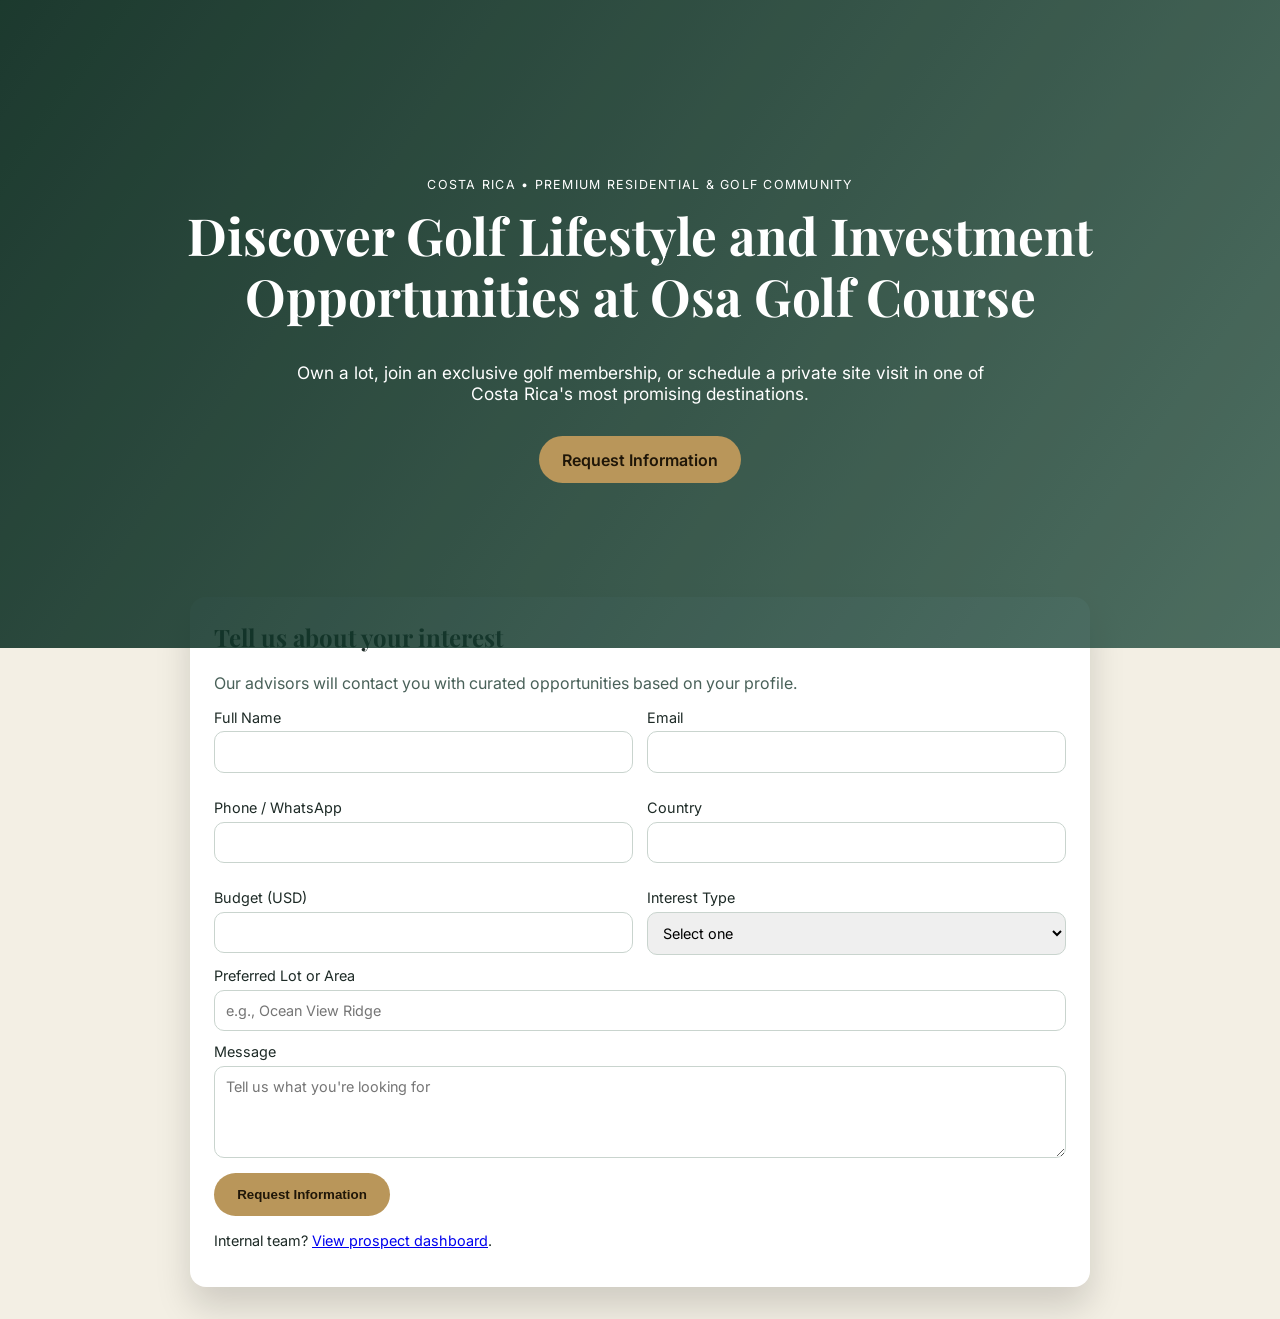
==== templates/index.html @ aef36184 "Build MVP lead generation web app for Osa Golf Course" ====
<!DOCTYPE html>
<html lang="en">
<head>
  <meta charset="UTF-8" />
  <meta name="viewport" content="width=device-width, initial-scale=1.0" />
  <title>Osa Golf Course | Lead Generation</title>
  <link rel="preconnect" href="https://fonts.googleapis.com">
  <link rel="preconnect" href="https://fonts.gstatic.com" crossorigin>
  <link href="https://fonts.googleapis.com/css2?family=Playfair+Display:wght@500;700&family=Inter:wght@300;400;600&display=swap" rel="stylesheet">
  <link rel="stylesheet" href="/static/styles.css" />
</head>
<body>
  <header class="hero">
    <div class="overlay"></div>
    <div class="hero-content">
      <p class="eyebrow">Costa Rica • Premium Residential & Golf Community</p>
      <h1>Discover Golf Lifestyle and Investment Opportunities at Osa Golf Course</h1>
      <p class="subtitle">Own a lot, join an exclusive golf membership, or schedule a private site visit in one of Costa Rica's most promising destinations.</p>
      <a href="#lead-form" class="cta-button">Request Information</a>
    </div>
  </header>

  <main class="content-wrapper">
    <section class="card" id="lead-form">
      <h2>Tell us about your interest</h2>
      <p class="section-description">Our advisors will contact you with curated opportunities based on your profile.</p>
      <form id="prospectForm">
        <div class="grid">
          <label>Full Name<input type="text" name="full_name" required /></label>
          <label>Email<input type="email" name="email" required /></label>
          <label>Phone / WhatsApp<input type="text" name="phone_whatsapp" required /></label>
          <label>Country<input type="text" name="country" required /></label>
          <label>Budget (USD)<input type="number" name="budget" min="1000" step="1000" required /></label>
          <label>Interest Type
            <select name="interest_type" required>
              <option value="">Select one</option>
              <option>Lot Purchase</option><option>Golf Membership</option><option>Golf Visit</option><option>Investment Opportunity</option>
            </select>
          </label>
        </div>
        <label>Preferred Lot or Area<input type="text" name="preferred_lot_area" placeholder="e.g., Ocean View Ridge" /></label>
        <label>Message<textarea name="message" rows="4" placeholder="Tell us what you're looking for"></textarea></label>
        <button type="submit">Request Information</button>
      </form>
      <div id="feedback" class="feedback" aria-live="polite"></div>
      <p class="admin-link">Internal team? <a href="/admin">View prospect dashboard</a>.</p>
    </section>
  </main>

  <script src="/static/script.js"></script>
</body>
</html>
---- static/styles.css ----
:root {
  --deep-green: #163b2f;
  --forest: #245244;
  --sand: #f3efe4;
  --gold: #b9965a;
  --text-dark: #1d2a26;
  --white: #ffffff;
}

* { box-sizing: border-box; }

body {
  margin: 0;
  font-family: 'Inter', sans-serif;
  color: var(--text-dark);
  background: var(--sand);
}

.hero {
  position: relative;
  min-height: 72vh;
  display: flex;
  align-items: center;
  justify-content: center;
  text-align: center;
  padding: 3rem 1.5rem;
  background: linear-gradient(125deg, rgba(16, 52, 39, 0.92), rgba(33, 87, 70, 0.7)),
    url('https://images.unsplash.com/photo-1592919505780-303950717480?auto=format&fit=crop&w=1600&q=80') center/cover;
}

.overlay { position: absolute; inset: 0; background: rgba(6, 24, 18, 0.2); }

.hero-content {
  position: relative;
  max-width: 920px;
  color: var(--white);
}

.eyebrow {
  letter-spacing: 0.1em;
  text-transform: uppercase;
  font-size: 0.78rem;
  margin-bottom: 0.8rem;
}

h1, h2 {
  font-family: 'Playfair Display', serif;
  margin-top: 0;
}

h1 {
  font-size: clamp(2rem, 4vw, 3.5rem);
  line-height: 1.2;
}

.subtitle {
  max-width: 700px;
  margin: 1rem auto 2rem;
  font-size: 1.08rem;
}

.cta-button,
button[type='submit'] {
  display: inline-block;
  background: var(--gold);
  color: #1f1608;
  border: 0;
  border-radius: 999px;
  padding: 0.85rem 1.45rem;
  font-weight: 600;
  text-decoration: none;
  cursor: pointer;
}

.content-wrapper {
  display: flex;
  justify-content: center;
  margin-top: -3.2rem;
  padding: 0 1rem 2rem;
}

.card {
  background: var(--white);
  width: min(900px, 100%);
  border-radius: 16px;
  box-shadow: 0 20px 35px rgba(0, 0, 0, 0.15);
  padding: 1.5rem;
}

.section-description { margin-bottom: 1rem; color: #496159; }

.grid {
  display: grid;
  grid-template-columns: repeat(2, minmax(0, 1fr));
  gap: 0.9rem;
}

label {
  display: block;
  font-size: 0.9rem;
  margin-bottom: 0.75rem;
}

input, select, textarea {
  width: 100%;
  margin-top: 0.35rem;
  border: 1px solid #c9d4ce;
  border-radius: 10px;
  padding: 0.7rem;
  font: inherit;
}

textarea { resize: vertical; }

.feedback {
  margin-top: 1rem;
  padding: 0.85rem;
  border-radius: 10px;
  display: none;
}

.feedback.success { display: block; background: #e3f5ea; color: #0f4b2f; }
.feedback.error { display: block; background: #ffe5e5; color: #842029; }

.admin-link { margin-top: 1rem; font-size: 0.9rem; }

.admin-body { background: #f6f7f5; }
.dashboard-container { padding: 1.2rem; }

.dashboard-header {
  display: flex;
  justify-content: space-between;
  align-items: center;
  gap: 1rem;
}

.secondary { background: var(--forest); color: var(--white); }

.table-wrapper {
  margin-top: 1rem;
  overflow-x: auto;
  background: var(--white);
  border-radius: 12px;
  box-shadow: 0 8px 18px rgba(0, 0, 0, 0.08);
}

table {
  width: 100%;
  border-collapse: collapse;
  min-width: 950px;
}

th, td {
  border-bottom: 1px solid #edf0ee;
  text-align: left;
  padding: 0.75rem;
  vertical-align: top;
  font-size: 0.9rem;
}

th { background: #f0f4f1; }

.badge {
  border-radius: 999px;
  padding: 0.2rem 0.65rem;
  font-weight: 700;
  font-size: 0.75rem;
}

.badge.hot { background: #ffdad8; color: #831f12; }
.badge.warm { background: #fff1d3; color: #7e4a00; }
.badge.cold { background: #d9ecff; color: #004079; }

@media (max-width: 760px) {
  .grid { grid-template-columns: 1fr; }
  .content-wrapper { margin-top: -2rem; }
}
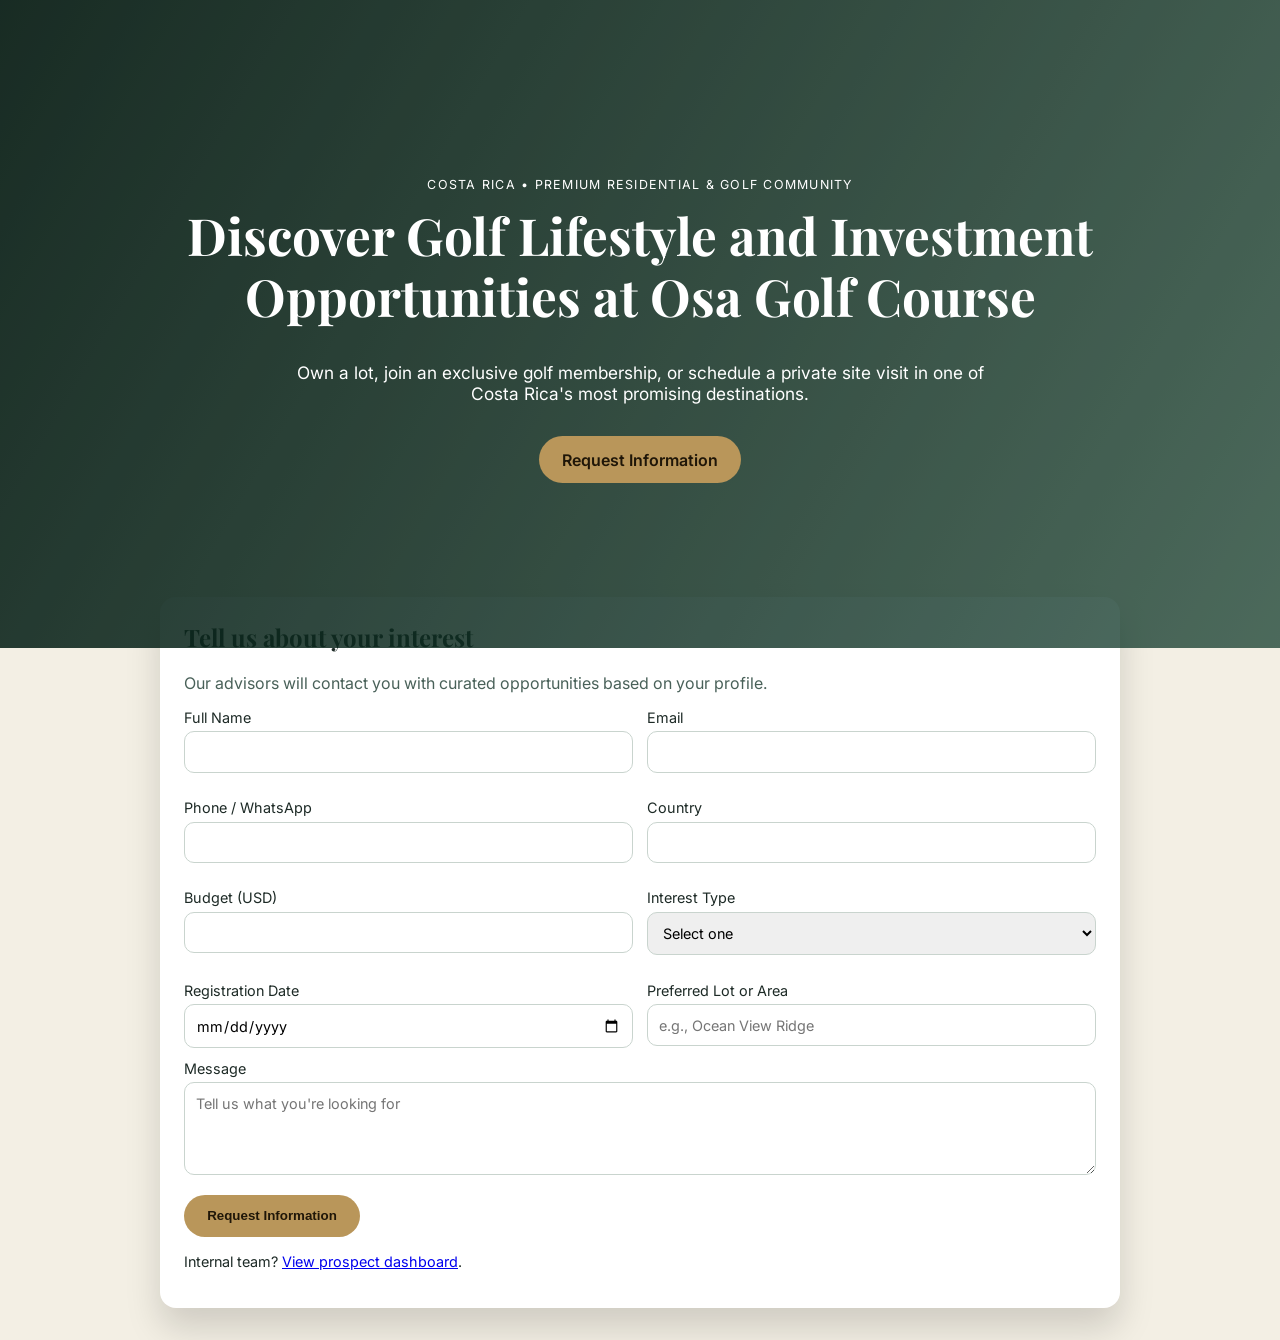
==== commit 63d0c4f0: "Enhance lead dashboard with filters, search, CSV export, and hosting prep" ====
--- a/templates/index.html
+++ b/templates/index.html
@@ -37,8 +37,9 @@
               <option>Lot Purchase</option><option>Golf Membership</option><option>Golf Visit</option><option>Investment Opportunity</option>
             </select>
           </label>
+          <label>Registration Date<input type="date" name="registration_date" /></label>
+          <label>Preferred Lot or Area<input type="text" name="preferred_lot_area" placeholder="e.g., Ocean View Ridge" /></label>
         </div>
-        <label>Preferred Lot or Area<input type="text" name="preferred_lot_area" placeholder="e.g., Ocean View Ridge" /></label>
         <label>Message<textarea name="message" rows="4" placeholder="Tell us what you're looking for"></textarea></label>
         <button type="submit">Request Information</button>
       </form>
--- a/static/styles.css
+++ b/static/styles.css
@@ -1,6 +1,6 @@
 :root {
-  --deep-green: #163b2f;
-  --forest: #245244;
+  --deep-green: #11382d;
+  --forest: #1f5a47;
   --sand: #f3efe4;
   --gold: #b9965a;
   --text-dark: #1d2a26;
@@ -24,11 +24,12 @@
   justify-content: center;
   text-align: center;
   padding: 3rem 1.5rem;
-  background: linear-gradient(125deg, rgba(16, 52, 39, 0.92), rgba(33, 87, 70, 0.7)),
-    url('https://images.unsplash.com/photo-1592919505780-303950717480?auto=format&fit=crop&w=1600&q=80') center/cover;
-}
-
-.overlay { position: absolute; inset: 0; background: rgba(6, 24, 18, 0.2); }
+  background:
+    linear-gradient(120deg, rgba(9, 33, 25, 0.9), rgba(29, 86, 66, 0.65)),
+    url('https://images.unsplash.com/photo-1597149952094-3f5ec166abfa?auto=format&fit=crop&w=1920&q=80') center/cover;
+}
+
+.overlay { position: absolute; inset: 0; background: rgba(5, 20, 14, 0.28); }
 
 .hero-content {
   position: relative;
@@ -72,6 +73,8 @@
   cursor: pointer;
 }
 
+button[type='submit'] { margin-top: 0.3rem; }
+
 .content-wrapper {
   display: flex;
   justify-content: center;
@@ -81,7 +84,7 @@
 
 .card {
   background: var(--white);
-  width: min(900px, 100%);
+  width: min(960px, 100%);
   border-radius: 16px;
   box-shadow: 0 20px 35px rgba(0, 0, 0, 0.15);
   padding: 1.5rem;
@@ -124,7 +127,12 @@
 
 .admin-link { margin-top: 1rem; font-size: 0.9rem; }
 
-.admin-body { background: #f6f7f5; }
+.golf-bg {
+  background:
+    linear-gradient(180deg, rgba(241, 247, 243, 0.96), rgba(241, 247, 243, 0.96)),
+    url('https://images.unsplash.com/photo-1510972527921-ce03766a1cf1?auto=format&fit=crop&w=1920&q=80') center/cover fixed;
+}
+
 .dashboard-container { padding: 1.2rem; }
 
 .dashboard-header {
@@ -132,12 +140,40 @@
   justify-content: space-between;
   align-items: center;
   gap: 1rem;
-}
-
+  flex-wrap: wrap;
+}
+
+.header-actions { display: flex; gap: 0.6rem; }
 .secondary { background: var(--forest); color: var(--white); }
 
+.filters {
+  margin-top: 1rem;
+  display: grid;
+  grid-template-columns: 1fr 1fr 1.3fr auto;
+  gap: 0.8rem;
+  background: #ffffffd9;
+  border: 1px solid #e3ece7;
+  border-radius: 12px;
+  padding: 0.8rem;
+}
+
+.filter-actions {
+  display: flex;
+  align-items: end;
+  gap: 0.6rem;
+  margin-bottom: 0.75rem;
+}
+
+.text-link {
+  color: var(--forest);
+  font-weight: 600;
+  text-decoration: none;
+}
+
+.hint { margin: 0.8rem 0; color: #294a3d; font-size: 0.9rem; }
+
 .table-wrapper {
-  margin-top: 1rem;
+  margin-top: 0.5rem;
   overflow-x: auto;
   background: var(--white);
   border-radius: 12px;
@@ -147,7 +183,7 @@
 table {
   width: 100%;
   border-collapse: collapse;
-  min-width: 950px;
+  min-width: 1100px;
 }
 
 th, td {
@@ -171,6 +207,11 @@
 .badge.warm { background: #fff1d3; color: #7e4a00; }
 .badge.cold { background: #d9ecff; color: #004079; }
 
+@media (max-width: 960px) {
+  .filters { grid-template-columns: 1fr; }
+  .filter-actions { align-items: center; }
+}
+
 @media (max-width: 760px) {
   .grid { grid-template-columns: 1fr; }
   .content-wrapper { margin-top: -2rem; }
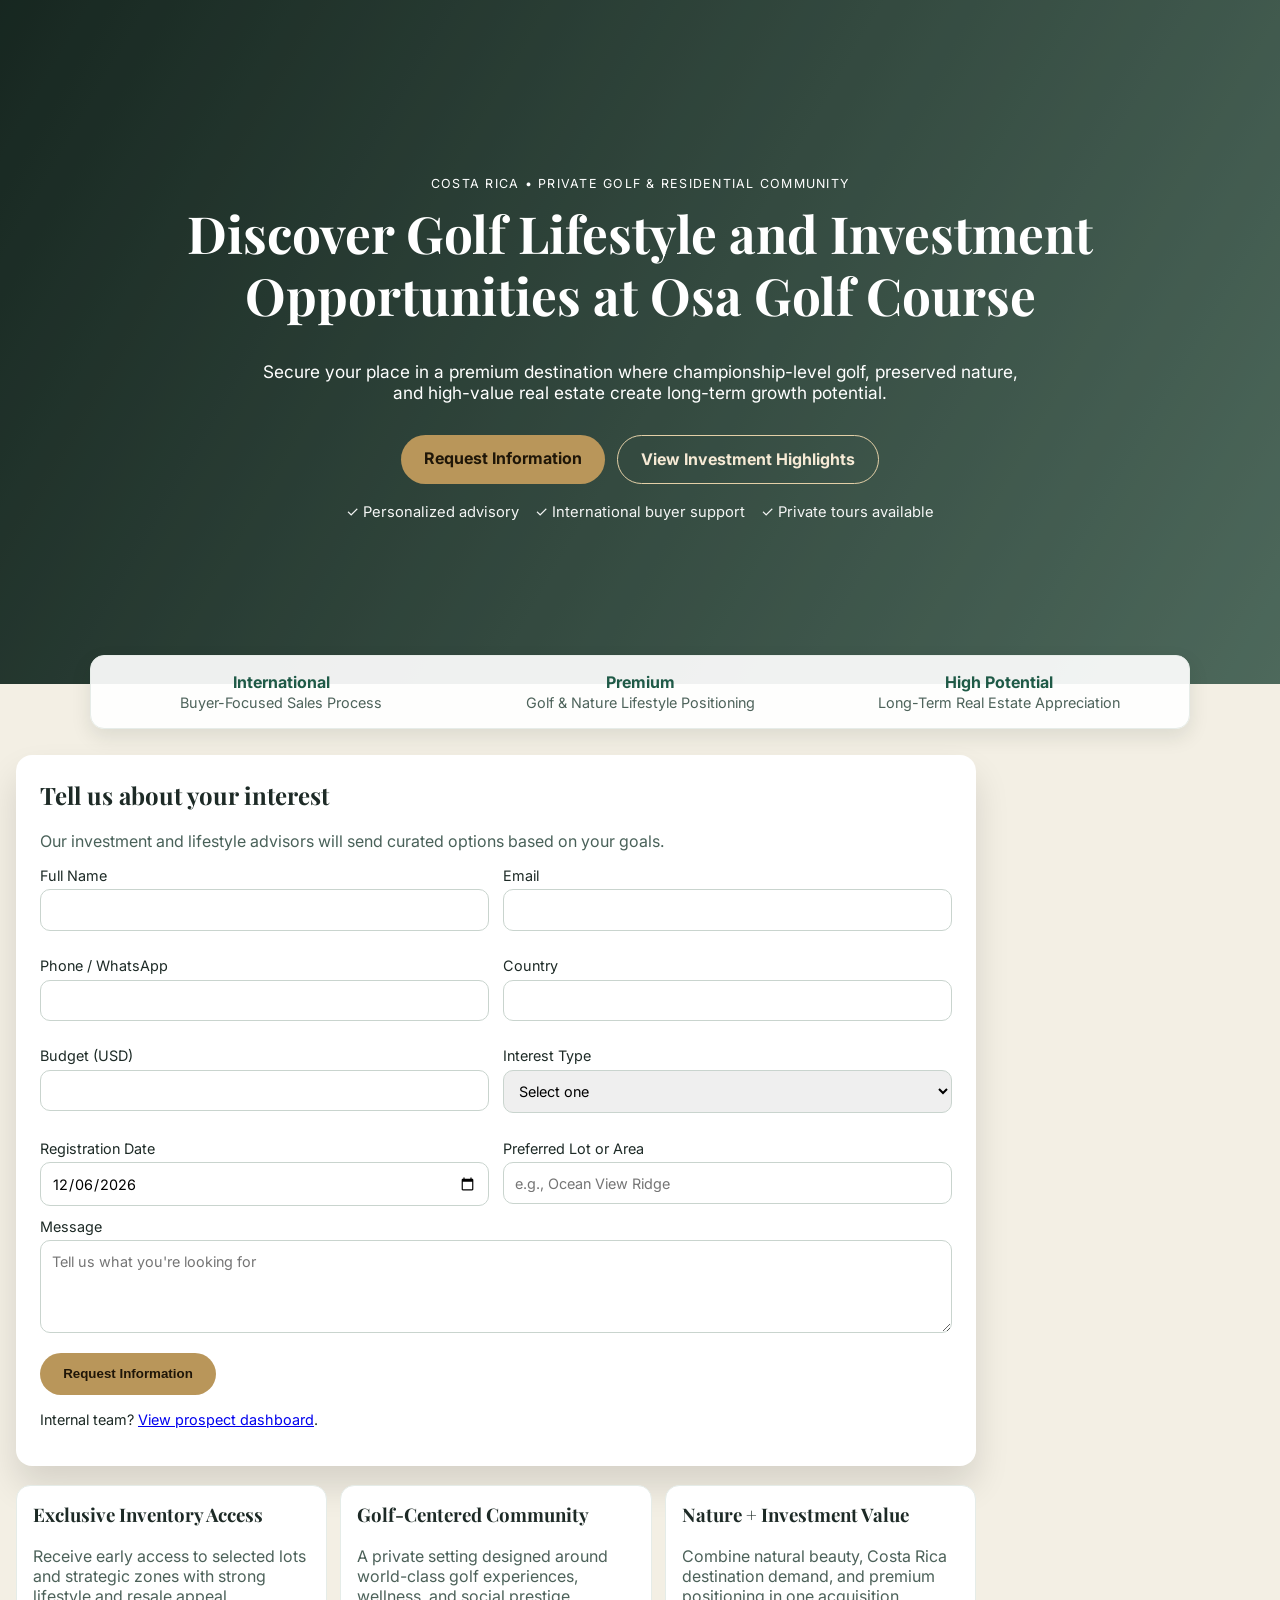
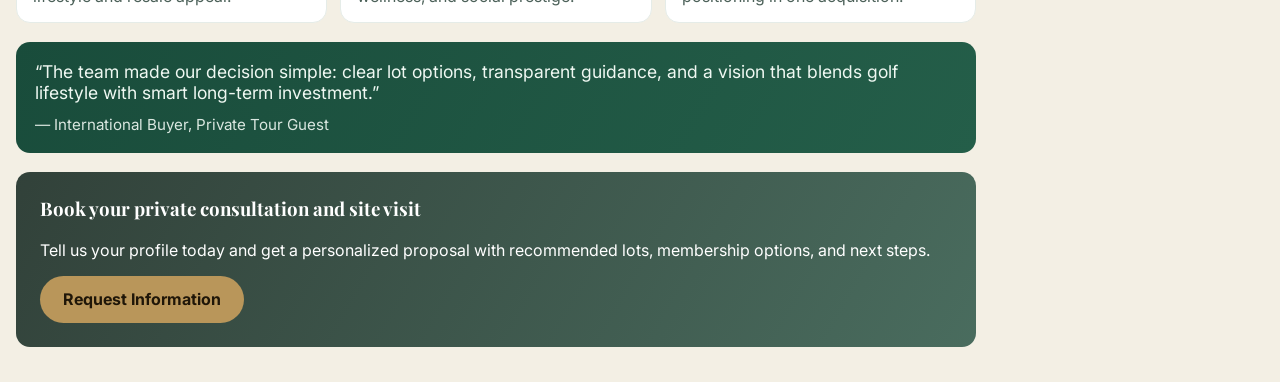
==== commit 4a6af1a3: "Improve landing page conversion design and trust messaging" ====
--- a/templates/index.html
+++ b/templates/index.html
@@ -4,26 +4,41 @@
   <meta charset="UTF-8" />
   <meta name="viewport" content="width=device-width, initial-scale=1.0" />
   <title>Osa Golf Course | Lead Generation</title>
+  <meta name="description" content="Discover premium golf lifestyle and real estate investment opportunities at Osa Golf Course, Costa Rica." />
   <link rel="preconnect" href="https://fonts.googleapis.com">
   <link rel="preconnect" href="https://fonts.gstatic.com" crossorigin>
-  <link href="https://fonts.googleapis.com/css2?family=Playfair+Display:wght@500;700&family=Inter:wght@300;400;600&display=swap" rel="stylesheet">
+  <link href="https://fonts.googleapis.com/css2?family=Playfair+Display:wght@500;700&family=Inter:wght@300;400;600;700&display=swap" rel="stylesheet">
   <link rel="stylesheet" href="/static/styles.css" />
 </head>
 <body>
   <header class="hero">
     <div class="overlay"></div>
     <div class="hero-content">
-      <p class="eyebrow">Costa Rica • Premium Residential & Golf Community</p>
+      <p class="eyebrow">Costa Rica • Private Golf & Residential Community</p>
       <h1>Discover Golf Lifestyle and Investment Opportunities at Osa Golf Course</h1>
-      <p class="subtitle">Own a lot, join an exclusive golf membership, or schedule a private site visit in one of Costa Rica's most promising destinations.</p>
-      <a href="#lead-form" class="cta-button">Request Information</a>
+      <p class="subtitle">Secure your place in a premium destination where championship-level golf, preserved nature, and high-value real estate create long-term growth potential.</p>
+      <div class="hero-actions">
+        <a href="#lead-form" class="cta-button">Request Information</a>
+        <a href="#investment-highlights" class="cta-button ghost">View Investment Highlights</a>
+      </div>
+      <div class="trust-strip">
+        <span>✓ Personalized advisory</span>
+        <span>✓ International buyer support</span>
+        <span>✓ Private tours available</span>
+      </div>
     </div>
   </header>
+
+  <section class="stats-band">
+    <article><strong>International</strong><span>Buyer-Focused Sales Process</span></article>
+    <article><strong>Premium</strong><span>Golf & Nature Lifestyle Positioning</span></article>
+    <article><strong>High Potential</strong><span>Long-Term Real Estate Appreciation</span></article>
+  </section>
 
   <main class="content-wrapper">
     <section class="card" id="lead-form">
       <h2>Tell us about your interest</h2>
-      <p class="section-description">Our advisors will contact you with curated opportunities based on your profile.</p>
+      <p class="section-description">Our investment and lifestyle advisors will send curated options based on your goals.</p>
       <form id="prospectForm">
         <div class="grid">
           <label>Full Name<input type="text" name="full_name" required /></label>
@@ -46,6 +61,34 @@
       <div id="feedback" class="feedback" aria-live="polite"></div>
       <p class="admin-link">Internal team? <a href="/admin">View prospect dashboard</a>.</p>
     </section>
+
+    <section id="investment-highlights" class="insight-grid">
+      <article class="insight-card">
+        <h3>Exclusive Inventory Access</h3>
+        <p>Receive early access to selected lots and strategic zones with strong lifestyle and resale appeal.</p>
+      </article>
+      <article class="insight-card">
+        <h3>Golf-Centered Community</h3>
+        <p>A private setting designed around world-class golf experiences, wellness, and social prestige.</p>
+      </article>
+      <article class="insight-card">
+        <h3>Nature + Investment Value</h3>
+        <p>Combine natural beauty, Costa Rica destination demand, and premium positioning in one acquisition.</p>
+      </article>
+    </section>
+
+    <section class="testimonial-card">
+      <blockquote>
+        “The team made our decision simple: clear lot options, transparent guidance, and a vision that blends golf lifestyle with smart long-term investment.”
+      </blockquote>
+      <p>— International Buyer, Private Tour Guest</p>
+    </section>
+
+    <section class="conversion-band">
+      <h3>Book your private consultation and site visit</h3>
+      <p>Tell us your profile today and get a personalized proposal with recommended lots, membership options, and next steps.</p>
+      <a href="#lead-form" class="cta-button">Request Information</a>
+    </section>
   </main>
 
   <script src="/static/script.js"></script>
--- a/static/styles.css
+++ b/static/styles.css
@@ -18,47 +18,30 @@
 
 .hero {
   position: relative;
-  min-height: 72vh;
+  min-height: 76vh;
   display: flex;
   align-items: center;
   justify-content: center;
   text-align: center;
   padding: 3rem 1.5rem;
   background:
-    linear-gradient(120deg, rgba(9, 33, 25, 0.9), rgba(29, 86, 66, 0.65)),
-    url('https://images.unsplash.com/photo-1597149952094-3f5ec166abfa?auto=format&fit=crop&w=1920&q=80') center/cover;
+    linear-gradient(120deg, rgba(7, 26, 20, 0.9), rgba(21, 76, 58, 0.62)),
+    url('https://images.unsplash.com/photo-1587174486073-ae5e5cff23aa?auto=format&fit=crop&w=2200&q=80') center/cover;
 }
 
 .overlay { position: absolute; inset: 0; background: rgba(5, 20, 14, 0.28); }
 
-.hero-content {
-  position: relative;
-  max-width: 920px;
-  color: var(--white);
-}
-
-.eyebrow {
-  letter-spacing: 0.1em;
-  text-transform: uppercase;
-  font-size: 0.78rem;
-  margin-bottom: 0.8rem;
-}
-
-h1, h2 {
-  font-family: 'Playfair Display', serif;
-  margin-top: 0;
-}
-
-h1 {
-  font-size: clamp(2rem, 4vw, 3.5rem);
-  line-height: 1.2;
-}
-
-.subtitle {
-  max-width: 700px;
-  margin: 1rem auto 2rem;
-  font-size: 1.08rem;
-}
+.hero-content { position: relative; max-width: 980px; color: var(--white); }
+
+.eyebrow { letter-spacing: 0.1em; text-transform: uppercase; font-size: 0.78rem; margin-bottom: 0.8rem; }
+
+h1, h2, h3 { font-family: 'Playfair Display', serif; margin-top: 0; }
+
+h1 { font-size: clamp(2rem, 4vw, 3.5rem); line-height: 1.2; }
+
+.subtitle { max-width: 760px; margin: 1rem auto 2rem; font-size: 1.08rem; }
+
+.hero-actions { display: flex; justify-content: center; gap: 0.7rem; flex-wrap: wrap; }
 
 .cta-button,
 button[type='submit'] {
@@ -68,64 +51,128 @@
   border: 0;
   border-radius: 999px;
   padding: 0.85rem 1.45rem;
-  font-weight: 600;
+  font-weight: 700;
   text-decoration: none;
   cursor: pointer;
 }
 
-button[type='submit'] { margin-top: 0.3rem; }
-
-.content-wrapper {
+.ghost {
+  background: transparent;
+  border: 1px solid #e4d0a8;
+  color: #f6ead5;
+}
+
+.trust-strip {
+  margin-top: 1.2rem;
   display: flex;
   justify-content: center;
-  margin-top: -3.2rem;
-  padding: 0 1rem 2rem;
+  gap: 1rem;
+  flex-wrap: wrap;
+  font-size: 0.92rem;
+  opacity: 0.95;
+}
+
+.stats-band {
+  margin: -1.8rem auto 0;
+  width: min(1100px, calc(100% - 2rem));
+  background: #ffffffeb;
+  border: 1px solid #e6ece8;
+  border-radius: 14px;
+  display: grid;
+  grid-template-columns: repeat(3, 1fr);
+  gap: 0.6rem;
+  padding: 1rem;
+  position: relative;
+  z-index: 2;
+  box-shadow: 0 8px 20px rgba(16, 44, 34, 0.1);
+}
+
+.stats-band article { text-align: center; }
+.stats-band strong { display: block; color: var(--forest); }
+.stats-band span { color: #4e635b; font-size: 0.9rem; }
+
+button[type='submit'] { margin-top: 0.3rem; }
+
+.content-wrapper {
+  display: grid;
+  gap: 1.2rem;
+  justify-content: center;
+  padding: 1.6rem 1rem 2.2rem;
 }
 
 .card {
   background: var(--white);
   width: min(960px, 100%);
   border-radius: 16px;
-  box-shadow: 0 20px 35px rgba(0, 0, 0, 0.15);
+  box-shadow: 0 20px 35px rgba(0, 0, 0, 0.12);
   padding: 1.5rem;
 }
 
 .section-description { margin-bottom: 1rem; color: #496159; }
 
-.grid {
-  display: grid;
-  grid-template-columns: repeat(2, minmax(0, 1fr));
-  gap: 0.9rem;
-}
-
-label {
-  display: block;
-  font-size: 0.9rem;
-  margin-bottom: 0.75rem;
-}
+.grid { display: grid; grid-template-columns: repeat(2, minmax(0, 1fr)); gap: 0.9rem; }
+
+label { display: block; font-size: 0.9rem; margin-bottom: 0.75rem; }
 
 input, select, textarea {
-  width: 100%;
-  margin-top: 0.35rem;
-  border: 1px solid #c9d4ce;
-  border-radius: 10px;
-  padding: 0.7rem;
-  font: inherit;
+  width: 100%; margin-top: 0.35rem; border: 1px solid #c9d4ce; border-radius: 10px; padding: 0.7rem; font: inherit;
 }
 
 textarea { resize: vertical; }
 
-.feedback {
-  margin-top: 1rem;
-  padding: 0.85rem;
-  border-radius: 10px;
-  display: none;
-}
-
+.feedback { margin-top: 1rem; padding: 0.85rem; border-radius: 10px; display: none; }
 .feedback.success { display: block; background: #e3f5ea; color: #0f4b2f; }
 .feedback.error { display: block; background: #ffe5e5; color: #842029; }
 
 .admin-link { margin-top: 1rem; font-size: 0.9rem; }
+
+.insight-grid {
+  width: min(960px, 100%);
+  display: grid;
+  grid-template-columns: repeat(3, 1fr);
+  gap: 0.8rem;
+}
+
+.insight-card {
+  background: #fff;
+  border: 1px solid #e5ece8;
+  border-radius: 14px;
+  padding: 1rem;
+}
+
+.insight-card p { color: #4c6159; margin: 0; }
+
+.testimonial-card {
+  width: min(960px, 100%);
+  background: linear-gradient(120deg, #194c3b, #245e49);
+  color: #eff8f2;
+  border-radius: 14px;
+  padding: 1.2rem;
+}
+
+.testimonial-card blockquote { margin: 0 0 0.7rem; font-size: 1.1rem; }
+.testimonial-card p { margin: 0; font-size: 0.95rem; opacity: 0.9; }
+
+.conversion-band {
+  width: min(960px, 100%);
+  background: url('https://images.unsplash.com/photo-1601422407692-ec4eeec1d9b3?auto=format&fit=crop&w=1600&q=80') center/cover;
+  border-radius: 14px;
+  color: #fff;
+  padding: 1.5rem;
+  position: relative;
+  overflow: hidden;
+}
+
+.conversion-band::before {
+  content: '';
+  position: absolute;
+  inset: 0;
+  background: linear-gradient(120deg, rgba(7, 27, 20, 0.82), rgba(20, 67, 52, 0.76));
+}
+
+.conversion-band h3,
+.conversion-band p,
+.conversion-band a { position: relative; z-index: 1; }
 
 .golf-bg {
   background:
@@ -134,15 +181,7 @@
 }
 
 .dashboard-container { padding: 1.2rem; }
-
-.dashboard-header {
-  display: flex;
-  justify-content: space-between;
-  align-items: center;
-  gap: 1rem;
-  flex-wrap: wrap;
-}
-
+.dashboard-header { display: flex; justify-content: space-between; align-items: center; gap: 1rem; flex-wrap: wrap; }
 .header-actions { display: flex; gap: 0.6rem; }
 .secondary { background: var(--forest); color: var(--white); }
 
@@ -157,62 +196,25 @@
   padding: 0.8rem;
 }
 
-.filter-actions {
-  display: flex;
-  align-items: end;
-  gap: 0.6rem;
-  margin-bottom: 0.75rem;
-}
-
-.text-link {
-  color: var(--forest);
-  font-weight: 600;
-  text-decoration: none;
-}
-
+.filter-actions { display: flex; align-items: end; gap: 0.6rem; margin-bottom: 0.75rem; }
+.text-link { color: var(--forest); font-weight: 600; text-decoration: none; }
 .hint { margin: 0.8rem 0; color: #294a3d; font-size: 0.9rem; }
 
-.table-wrapper {
-  margin-top: 0.5rem;
-  overflow-x: auto;
-  background: var(--white);
-  border-radius: 12px;
-  box-shadow: 0 8px 18px rgba(0, 0, 0, 0.08);
-}
-
-table {
-  width: 100%;
-  border-collapse: collapse;
-  min-width: 1100px;
-}
-
-th, td {
-  border-bottom: 1px solid #edf0ee;
-  text-align: left;
-  padding: 0.75rem;
-  vertical-align: top;
-  font-size: 0.9rem;
-}
-
+.table-wrapper { margin-top: 0.5rem; overflow-x: auto; background: var(--white); border-radius: 12px; box-shadow: 0 8px 18px rgba(0, 0, 0, 0.08); }
+table { width: 100%; border-collapse: collapse; min-width: 1100px; }
+th, td { border-bottom: 1px solid #edf0ee; text-align: left; padding: 0.75rem; vertical-align: top; font-size: 0.9rem; }
 th { background: #f0f4f1; }
-
-.badge {
-  border-radius: 999px;
-  padding: 0.2rem 0.65rem;
-  font-weight: 700;
-  font-size: 0.75rem;
-}
-
+.badge { border-radius: 999px; padding: 0.2rem 0.65rem; font-weight: 700; font-size: 0.75rem; }
 .badge.hot { background: #ffdad8; color: #831f12; }
 .badge.warm { background: #fff1d3; color: #7e4a00; }
 .badge.cold { background: #d9ecff; color: #004079; }
 
 @media (max-width: 960px) {
-  .filters { grid-template-columns: 1fr; }
+  .filters, .insight-grid { grid-template-columns: 1fr; }
   .filter-actions { align-items: center; }
+  .stats-band { grid-template-columns: 1fr; }
 }
 
 @media (max-width: 760px) {
   .grid { grid-template-columns: 1fr; }
-  .content-wrapper { margin-top: -2rem; }
-}
+}
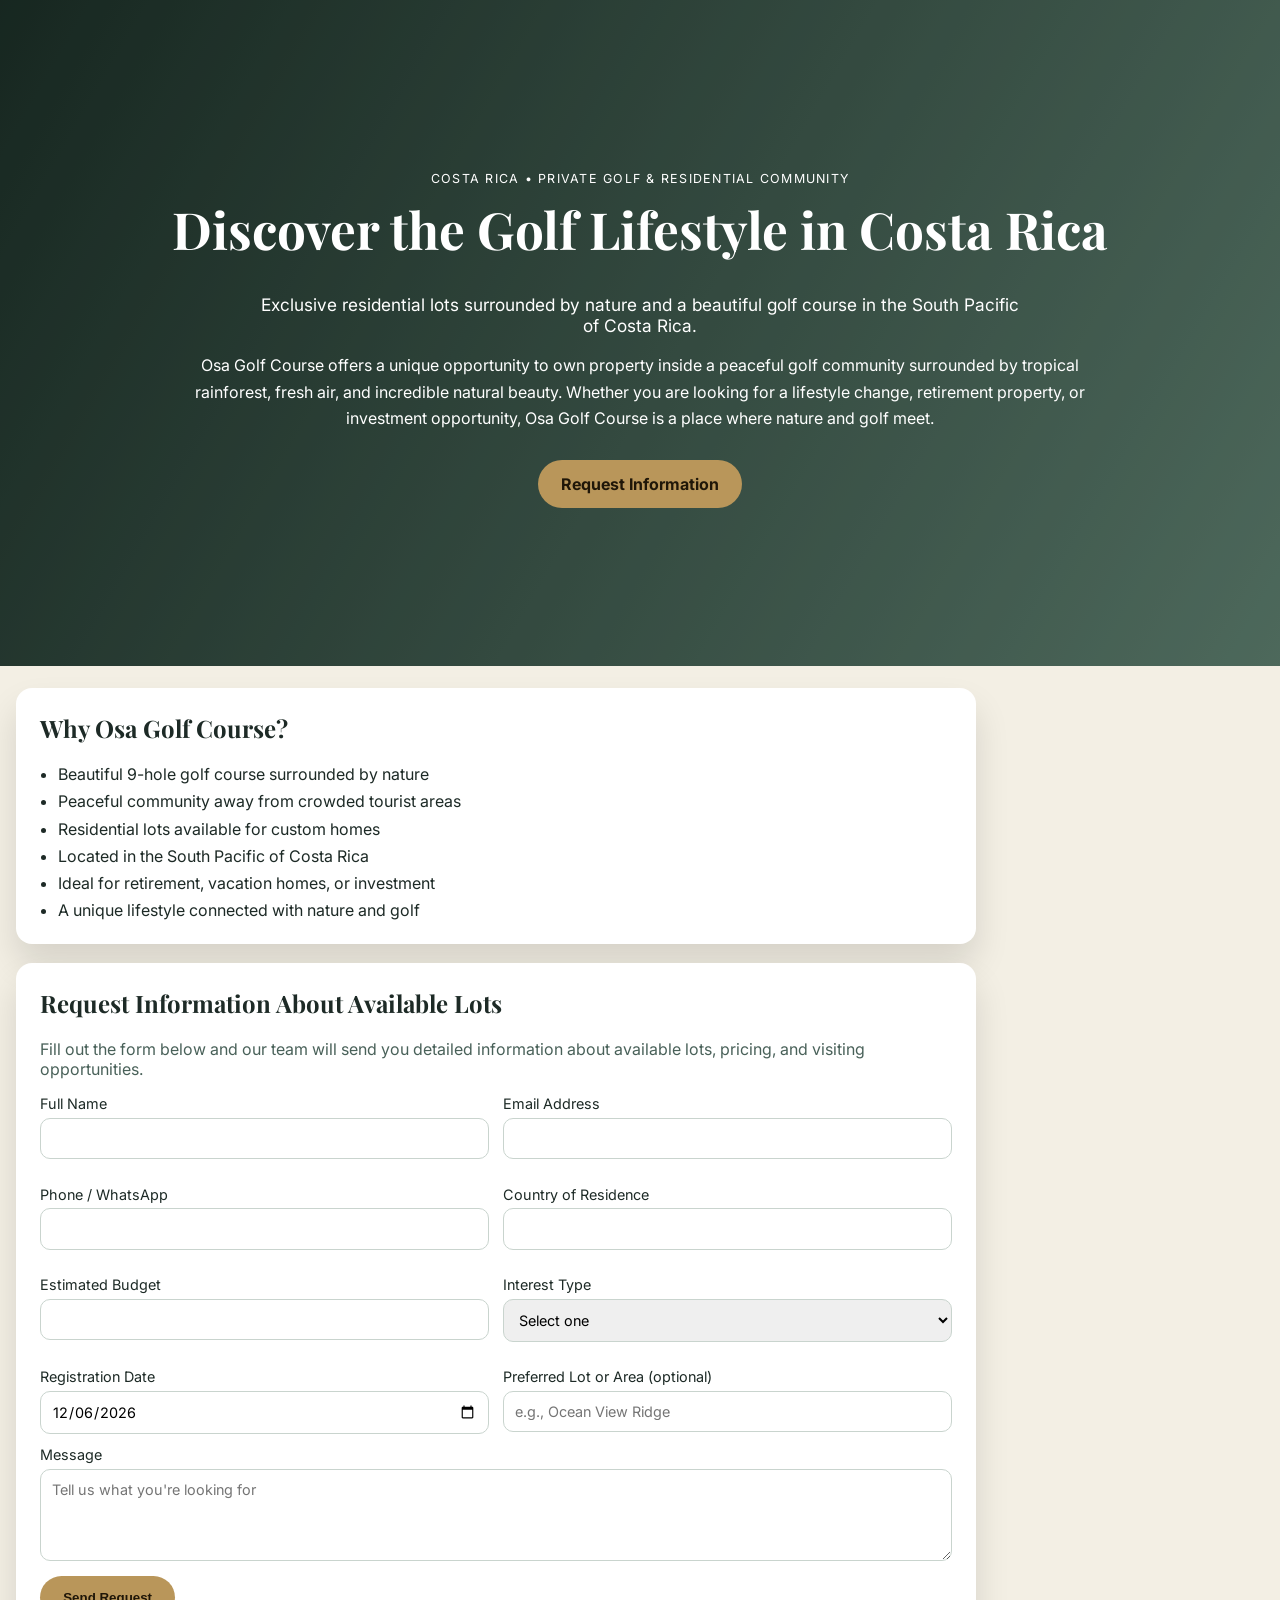
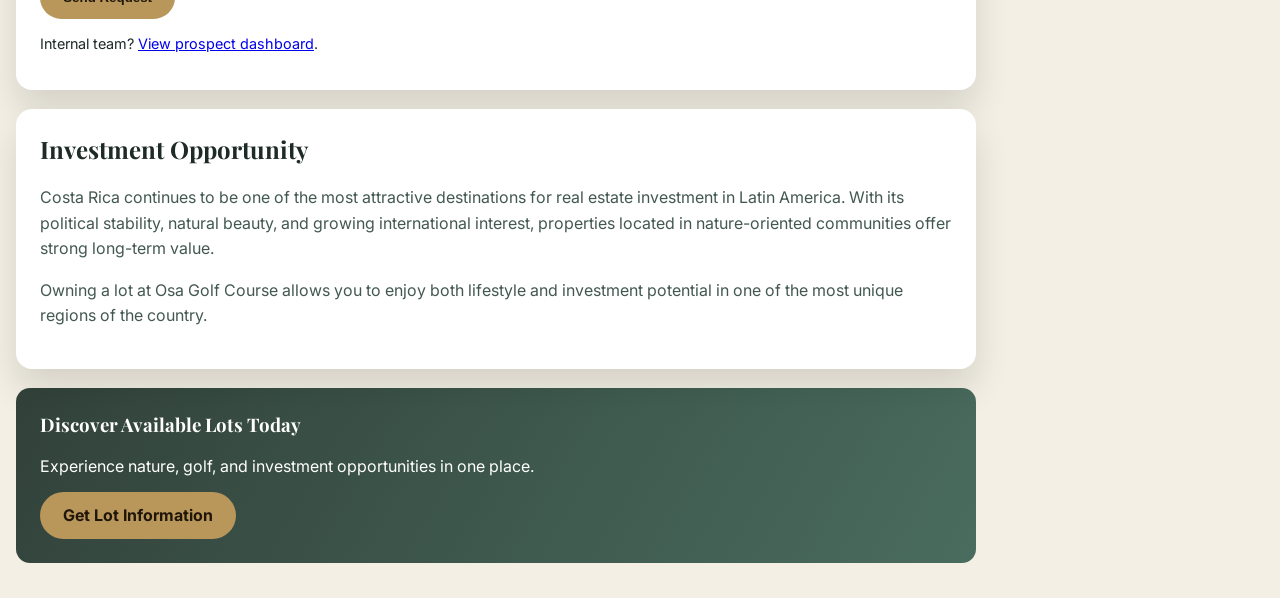
==== commit 72e03cbc: "Align landing copy and follow-up messaging for sales conversion" ====
--- a/templates/index.html
+++ b/templates/index.html
@@ -15,79 +15,65 @@
     <div class="overlay"></div>
     <div class="hero-content">
       <p class="eyebrow">Costa Rica • Private Golf & Residential Community</p>
-      <h1>Discover Golf Lifestyle and Investment Opportunities at Osa Golf Course</h1>
-      <p class="subtitle">Secure your place in a premium destination where championship-level golf, preserved nature, and high-value real estate create long-term growth potential.</p>
-      <div class="hero-actions">
-        <a href="#lead-form" class="cta-button">Request Information</a>
-        <a href="#investment-highlights" class="cta-button ghost">View Investment Highlights</a>
-      </div>
-      <div class="trust-strip">
-        <span>✓ Personalized advisory</span>
-        <span>✓ International buyer support</span>
-        <span>✓ Private tours available</span>
-      </div>
+      <h1>Discover the Golf Lifestyle in Costa Rica</h1>
+      <p class="subtitle">Exclusive residential lots surrounded by nature and a beautiful golf course in the South Pacific of Costa Rica.</p>
+      <p class="hero-description">Osa Golf Course offers a unique opportunity to own property inside a peaceful golf community surrounded by tropical rainforest, fresh air, and incredible natural beauty. Whether you are looking for a lifestyle change, retirement property, or investment opportunity, Osa Golf Course is a place where nature and golf meet.</p>
+      <a href="#lead-form" class="cta-button">Request Information</a>
     </div>
   </header>
 
-  <section class="stats-band">
-    <article><strong>International</strong><span>Buyer-Focused Sales Process</span></article>
-    <article><strong>Premium</strong><span>Golf & Nature Lifestyle Positioning</span></article>
-    <article><strong>High Potential</strong><span>Long-Term Real Estate Appreciation</span></article>
-  </section>
+  <main class="content-wrapper">
+    <section class="card benefits-card" id="benefits">
+      <h2>Why Osa Golf Course?</h2>
+      <ul class="benefit-list">
+        <li>Beautiful 9-hole golf course surrounded by nature</li>
+        <li>Peaceful community away from crowded tourist areas</li>
+        <li>Residential lots available for custom homes</li>
+        <li>Located in the South Pacific of Costa Rica</li>
+        <li>Ideal for retirement, vacation homes, or investment</li>
+        <li>A unique lifestyle connected with nature and golf</li>
+      </ul>
+    </section>
 
-  <main class="content-wrapper">
     <section class="card" id="lead-form">
-      <h2>Tell us about your interest</h2>
-      <p class="section-description">Our investment and lifestyle advisors will send curated options based on your goals.</p>
+      <h2>Request Information About Available Lots</h2>
+      <p class="section-description">Fill out the form below and our team will send you detailed information about available lots, pricing, and visiting opportunities.</p>
       <form id="prospectForm">
         <div class="grid">
           <label>Full Name<input type="text" name="full_name" required /></label>
-          <label>Email<input type="email" name="email" required /></label>
+          <label>Email Address<input type="email" name="email" required /></label>
           <label>Phone / WhatsApp<input type="text" name="phone_whatsapp" required /></label>
-          <label>Country<input type="text" name="country" required /></label>
-          <label>Budget (USD)<input type="number" name="budget" min="1000" step="1000" required /></label>
+          <label>Country of Residence<input type="text" name="country" required /></label>
+          <label>Estimated Budget<input type="number" name="budget" min="1000" step="1000" required /></label>
           <label>Interest Type
             <select name="interest_type" required>
               <option value="">Select one</option>
-              <option>Lot Purchase</option><option>Golf Membership</option><option>Golf Visit</option><option>Investment Opportunity</option>
+              <option>Residential Lot Purchase</option>
+              <option>Golf Membership</option>
+              <option>Property Investment</option>
+              <option>Schedule a Visit</option>
             </select>
           </label>
           <label>Registration Date<input type="date" name="registration_date" /></label>
-          <label>Preferred Lot or Area<input type="text" name="preferred_lot_area" placeholder="e.g., Ocean View Ridge" /></label>
+          <label>Preferred Lot or Area (optional)<input type="text" name="preferred_lot_area" placeholder="e.g., Ocean View Ridge" /></label>
         </div>
         <label>Message<textarea name="message" rows="4" placeholder="Tell us what you're looking for"></textarea></label>
-        <button type="submit">Request Information</button>
+        <button type="submit">Send Request</button>
       </form>
       <div id="feedback" class="feedback" aria-live="polite"></div>
       <p class="admin-link">Internal team? <a href="/admin">View prospect dashboard</a>.</p>
     </section>
 
-    <section id="investment-highlights" class="insight-grid">
-      <article class="insight-card">
-        <h3>Exclusive Inventory Access</h3>
-        <p>Receive early access to selected lots and strategic zones with strong lifestyle and resale appeal.</p>
-      </article>
-      <article class="insight-card">
-        <h3>Golf-Centered Community</h3>
-        <p>A private setting designed around world-class golf experiences, wellness, and social prestige.</p>
-      </article>
-      <article class="insight-card">
-        <h3>Nature + Investment Value</h3>
-        <p>Combine natural beauty, Costa Rica destination demand, and premium positioning in one acquisition.</p>
-      </article>
-    </section>
-
-    <section class="testimonial-card">
-      <blockquote>
-        “The team made our decision simple: clear lot options, transparent guidance, and a vision that blends golf lifestyle with smart long-term investment.”
-      </blockquote>
-      <p>— International Buyer, Private Tour Guest</p>
+    <section class="card investment-card" id="investment">
+      <h2>Investment Opportunity</h2>
+      <p>Costa Rica continues to be one of the most attractive destinations for real estate investment in Latin America. With its political stability, natural beauty, and growing international interest, properties located in nature-oriented communities offer strong long-term value.</p>
+      <p>Owning a lot at Osa Golf Course allows you to enjoy both lifestyle and investment potential in one of the most unique regions of the country.</p>
     </section>
 
     <section class="conversion-band">
-      <h3>Book your private consultation and site visit</h3>
-      <p>Tell us your profile today and get a personalized proposal with recommended lots, membership options, and next steps.</p>
-      <a href="#lead-form" class="cta-button">Request Information</a>
+      <h3>Discover Available Lots Today</h3>
+      <p>Experience nature, golf, and investment opportunities in one place.</p>
+      <a href="#lead-form" class="cta-button">Get Lot Information</a>
     </section>
   </main>
 
--- a/static/styles.css
+++ b/static/styles.css
@@ -18,7 +18,7 @@
 
 .hero {
   position: relative;
-  min-height: 76vh;
+  min-height: 74vh;
   display: flex;
   align-items: center;
   justify-content: center;
@@ -30,18 +30,13 @@
 }
 
 .overlay { position: absolute; inset: 0; background: rgba(5, 20, 14, 0.28); }
-
 .hero-content { position: relative; max-width: 980px; color: var(--white); }
-
 .eyebrow { letter-spacing: 0.1em; text-transform: uppercase; font-size: 0.78rem; margin-bottom: 0.8rem; }
 
 h1, h2, h3 { font-family: 'Playfair Display', serif; margin-top: 0; }
-
 h1 { font-size: clamp(2rem, 4vw, 3.5rem); line-height: 1.2; }
-
-.subtitle { max-width: 760px; margin: 1rem auto 2rem; font-size: 1.08rem; }
-
-.hero-actions { display: flex; justify-content: center; gap: 0.7rem; flex-wrap: wrap; }
+.subtitle { max-width: 760px; margin: 1rem auto; font-size: 1.08rem; }
+.hero-description { max-width: 900px; margin: 0 auto 1.8rem; line-height: 1.65; }
 
 .cta-button,
 button[type='submit'] {
@@ -56,48 +51,11 @@
   cursor: pointer;
 }
 
-.ghost {
-  background: transparent;
-  border: 1px solid #e4d0a8;
-  color: #f6ead5;
-}
-
-.trust-strip {
-  margin-top: 1.2rem;
-  display: flex;
-  justify-content: center;
-  gap: 1rem;
-  flex-wrap: wrap;
-  font-size: 0.92rem;
-  opacity: 0.95;
-}
-
-.stats-band {
-  margin: -1.8rem auto 0;
-  width: min(1100px, calc(100% - 2rem));
-  background: #ffffffeb;
-  border: 1px solid #e6ece8;
-  border-radius: 14px;
-  display: grid;
-  grid-template-columns: repeat(3, 1fr);
-  gap: 0.6rem;
-  padding: 1rem;
-  position: relative;
-  z-index: 2;
-  box-shadow: 0 8px 20px rgba(16, 44, 34, 0.1);
-}
-
-.stats-band article { text-align: center; }
-.stats-band strong { display: block; color: var(--forest); }
-.stats-band span { color: #4e635b; font-size: 0.9rem; }
-
-button[type='submit'] { margin-top: 0.3rem; }
-
 .content-wrapper {
   display: grid;
   gap: 1.2rem;
   justify-content: center;
-  padding: 1.6rem 1rem 2.2rem;
+  padding: 1.4rem 1rem 2.2rem;
 }
 
 .card {
@@ -108,10 +66,15 @@
   padding: 1.5rem;
 }
 
+.benefit-list {
+  margin: 0;
+  padding-left: 1.1rem;
+  display: grid;
+  gap: 0.45rem;
+}
+
 .section-description { margin-bottom: 1rem; color: #496159; }
-
 .grid { display: grid; grid-template-columns: repeat(2, minmax(0, 1fr)); gap: 0.9rem; }
-
 label { display: block; font-size: 0.9rem; margin-bottom: 0.75rem; }
 
 input, select, textarea {
@@ -119,39 +82,12 @@
 }
 
 textarea { resize: vertical; }
-
-.feedback { margin-top: 1rem; padding: 0.85rem; border-radius: 10px; display: none; }
+.feedback { margin-top: 1rem; padding: 0.85rem; border-radius: 10px; display: none; white-space: pre-line; }
 .feedback.success { display: block; background: #e3f5ea; color: #0f4b2f; }
 .feedback.error { display: block; background: #ffe5e5; color: #842029; }
-
 .admin-link { margin-top: 1rem; font-size: 0.9rem; }
 
-.insight-grid {
-  width: min(960px, 100%);
-  display: grid;
-  grid-template-columns: repeat(3, 1fr);
-  gap: 0.8rem;
-}
-
-.insight-card {
-  background: #fff;
-  border: 1px solid #e5ece8;
-  border-radius: 14px;
-  padding: 1rem;
-}
-
-.insight-card p { color: #4c6159; margin: 0; }
-
-.testimonial-card {
-  width: min(960px, 100%);
-  background: linear-gradient(120deg, #194c3b, #245e49);
-  color: #eff8f2;
-  border-radius: 14px;
-  padding: 1.2rem;
-}
-
-.testimonial-card blockquote { margin: 0 0 0.7rem; font-size: 1.1rem; }
-.testimonial-card p { margin: 0; font-size: 0.95rem; opacity: 0.9; }
+.investment-card p { color: #435850; line-height: 1.6; }
 
 .conversion-band {
   width: min(960px, 100%);
@@ -174,17 +110,16 @@
 .conversion-band p,
 .conversion-band a { position: relative; z-index: 1; }
 
+/* Admin */
 .golf-bg {
   background:
     linear-gradient(180deg, rgba(241, 247, 243, 0.96), rgba(241, 247, 243, 0.96)),
     url('https://images.unsplash.com/photo-1510972527921-ce03766a1cf1?auto=format&fit=crop&w=1920&q=80') center/cover fixed;
 }
-
 .dashboard-container { padding: 1.2rem; }
 .dashboard-header { display: flex; justify-content: space-between; align-items: center; gap: 1rem; flex-wrap: wrap; }
 .header-actions { display: flex; gap: 0.6rem; }
 .secondary { background: var(--forest); color: var(--white); }
-
 .filters {
   margin-top: 1rem;
   display: grid;
@@ -195,11 +130,9 @@
   border-radius: 12px;
   padding: 0.8rem;
 }
-
 .filter-actions { display: flex; align-items: end; gap: 0.6rem; margin-bottom: 0.75rem; }
 .text-link { color: var(--forest); font-weight: 600; text-decoration: none; }
 .hint { margin: 0.8rem 0; color: #294a3d; font-size: 0.9rem; }
-
 .table-wrapper { margin-top: 0.5rem; overflow-x: auto; background: var(--white); border-radius: 12px; box-shadow: 0 8px 18px rgba(0, 0, 0, 0.08); }
 table { width: 100%; border-collapse: collapse; min-width: 1100px; }
 th, td { border-bottom: 1px solid #edf0ee; text-align: left; padding: 0.75rem; vertical-align: top; font-size: 0.9rem; }
@@ -210,9 +143,8 @@
 .badge.cold { background: #d9ecff; color: #004079; }
 
 @media (max-width: 960px) {
-  .filters, .insight-grid { grid-template-columns: 1fr; }
+  .filters { grid-template-columns: 1fr; }
   .filter-actions { align-items: center; }
-  .stats-band { grid-template-columns: 1fr; }
 }
 
 @media (max-width: 760px) {
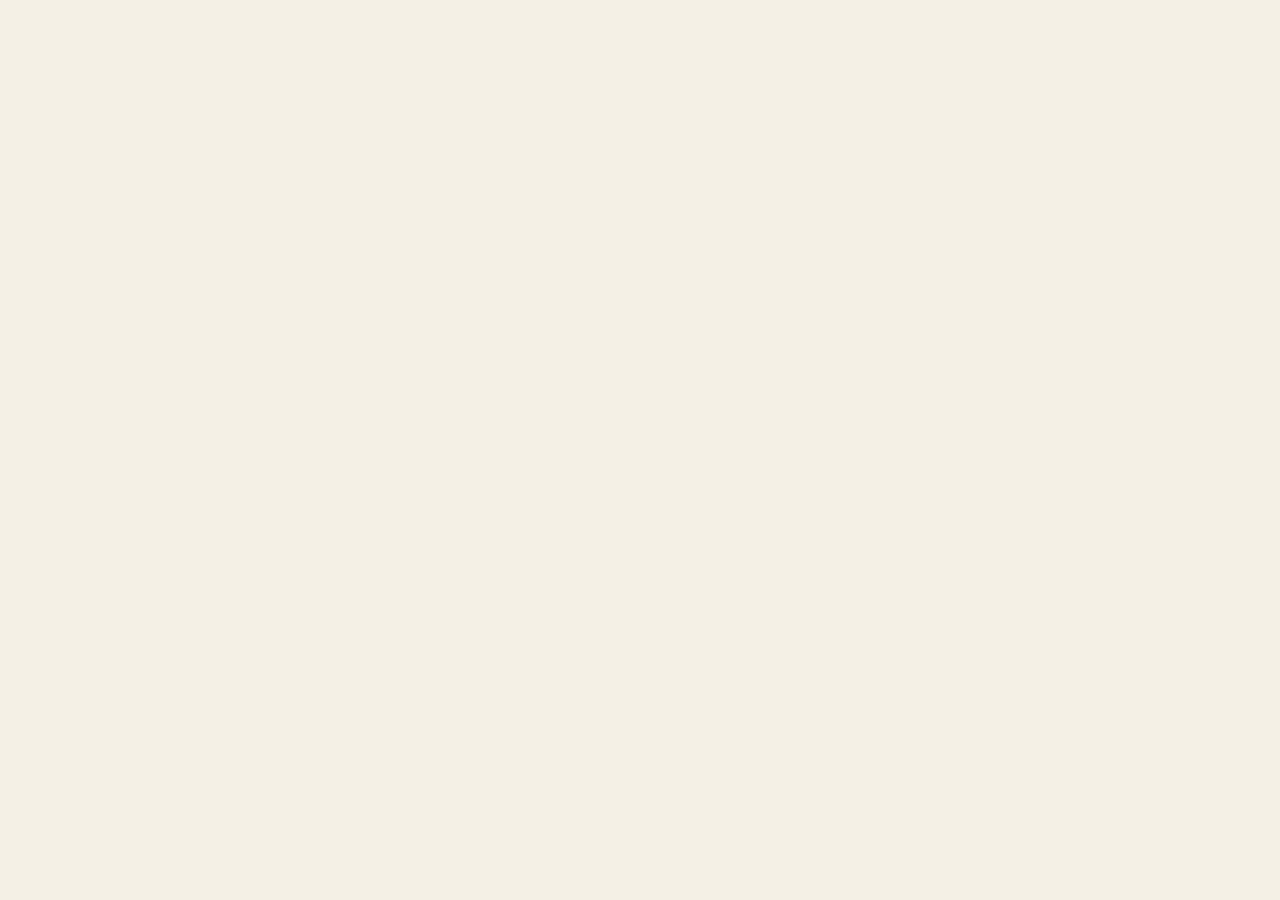
==== commit 46ee5a23: "Rebuild MVP with React frontend and Flask API architecture" ====
--- a/templates/index.html
+++ b/templates/index.html
@@ -3,80 +3,18 @@
 <head>
   <meta charset="UTF-8" />
   <meta name="viewport" content="width=device-width, initial-scale=1.0" />
-  <title>Osa Golf Course | Lead Generation</title>
-  <meta name="description" content="Discover premium golf lifestyle and real estate investment opportunities at Osa Golf Course, Costa Rica." />
+  <title>Osa Golf Course | Discover the Golf Lifestyle in Costa Rica</title>
   <link rel="preconnect" href="https://fonts.googleapis.com">
   <link rel="preconnect" href="https://fonts.gstatic.com" crossorigin>
   <link href="https://fonts.googleapis.com/css2?family=Playfair+Display:wght@500;700&family=Inter:wght@300;400;600;700&display=swap" rel="stylesheet">
   <link rel="stylesheet" href="/static/styles.css" />
 </head>
 <body>
-  <header class="hero">
-    <div class="overlay"></div>
-    <div class="hero-content">
-      <p class="eyebrow">Costa Rica • Private Golf & Residential Community</p>
-      <h1>Discover the Golf Lifestyle in Costa Rica</h1>
-      <p class="subtitle">Exclusive residential lots surrounded by nature and a beautiful golf course in the South Pacific of Costa Rica.</p>
-      <p class="hero-description">Osa Golf Course offers a unique opportunity to own property inside a peaceful golf community surrounded by tropical rainforest, fresh air, and incredible natural beauty. Whether you are looking for a lifestyle change, retirement property, or investment opportunity, Osa Golf Course is a place where nature and golf meet.</p>
-      <a href="#lead-form" class="cta-button">Request Information</a>
-    </div>
-  </header>
+  <div id="root"></div>
 
-  <main class="content-wrapper">
-    <section class="card benefits-card" id="benefits">
-      <h2>Why Osa Golf Course?</h2>
-      <ul class="benefit-list">
-        <li>Beautiful 9-hole golf course surrounded by nature</li>
-        <li>Peaceful community away from crowded tourist areas</li>
-        <li>Residential lots available for custom homes</li>
-        <li>Located in the South Pacific of Costa Rica</li>
-        <li>Ideal for retirement, vacation homes, or investment</li>
-        <li>A unique lifestyle connected with nature and golf</li>
-      </ul>
-    </section>
-
-    <section class="card" id="lead-form">
-      <h2>Request Information About Available Lots</h2>
-      <p class="section-description">Fill out the form below and our team will send you detailed information about available lots, pricing, and visiting opportunities.</p>
-      <form id="prospectForm">
-        <div class="grid">
-          <label>Full Name<input type="text" name="full_name" required /></label>
-          <label>Email Address<input type="email" name="email" required /></label>
-          <label>Phone / WhatsApp<input type="text" name="phone_whatsapp" required /></label>
-          <label>Country of Residence<input type="text" name="country" required /></label>
-          <label>Estimated Budget<input type="number" name="budget" min="1000" step="1000" required /></label>
-          <label>Interest Type
-            <select name="interest_type" required>
-              <option value="">Select one</option>
-              <option>Residential Lot Purchase</option>
-              <option>Golf Membership</option>
-              <option>Property Investment</option>
-              <option>Schedule a Visit</option>
-            </select>
-          </label>
-          <label>Registration Date<input type="date" name="registration_date" /></label>
-          <label>Preferred Lot or Area (optional)<input type="text" name="preferred_lot_area" placeholder="e.g., Ocean View Ridge" /></label>
-        </div>
-        <label>Message<textarea name="message" rows="4" placeholder="Tell us what you're looking for"></textarea></label>
-        <button type="submit">Send Request</button>
-      </form>
-      <div id="feedback" class="feedback" aria-live="polite"></div>
-      <p class="admin-link">Internal team? <a href="/admin">View prospect dashboard</a>.</p>
-    </section>
-
-    <section class="card investment-card" id="investment">
-      <h2>Investment Opportunity</h2>
-      <p>Costa Rica continues to be one of the most attractive destinations for real estate investment in Latin America. With its political stability, natural beauty, and growing international interest, properties located in nature-oriented communities offer strong long-term value.</p>
-      <p>Owning a lot at Osa Golf Course allows you to enjoy both lifestyle and investment potential in one of the most unique regions of the country.</p>
-    </section>
-
-    <section class="conversion-band">
-      <h3>Discover Available Lots Today</h3>
-      <p>Experience nature, golf, and investment opportunities in one place.</p>
-      <a href="#lead-form" class="cta-button">Get Lot Information</a>
-    </section>
-  </main>
-
-  <script src="/static/script.js"></script>
+  <script crossorigin src="https://unpkg.com/react@18/umd/react.production.min.js"></script>
+  <script crossorigin src="https://unpkg.com/react-dom@18/umd/react-dom.production.min.js"></script>
+  <script src="https://unpkg.com/@babel/standalone/babel.min.js"></script>
+  <script type="text/babel" src="/static/landing-app.jsx"></script>
 </body>
 </html>
--- a/static/styles.css
+++ b/static/styles.css
@@ -1,152 +1,103 @@
 :root {
-  --deep-green: #11382d;
-  --forest: #1f5a47;
-  --sand: #f3efe4;
+  --deep-green: #12382d;
+  --forest: #245244;
+  --sand: #f4f0e5;
   --gold: #b9965a;
   --text-dark: #1d2a26;
   --white: #ffffff;
 }
 
 * { box-sizing: border-box; }
-
-body {
-  margin: 0;
-  font-family: 'Inter', sans-serif;
-  color: var(--text-dark);
-  background: var(--sand);
-}
+body { margin: 0; font-family: 'Inter', sans-serif; color: var(--text-dark); background: var(--sand); }
 
 .hero {
   position: relative;
-  min-height: 74vh;
+  min-height: 70vh;
   display: flex;
   align-items: center;
   justify-content: center;
   text-align: center;
-  padding: 3rem 1.5rem;
+  padding: 3rem 1.2rem;
   background:
-    linear-gradient(120deg, rgba(7, 26, 20, 0.9), rgba(21, 76, 58, 0.62)),
-    url('https://images.unsplash.com/photo-1587174486073-ae5e5cff23aa?auto=format&fit=crop&w=2200&q=80') center/cover;
+    linear-gradient(120deg, rgba(8, 28, 21, 0.9), rgba(24, 81, 62, 0.6)),
+    url('https://images.unsplash.com/photo-1535131749006-b7f58c99034b?auto=format&fit=crop&w=1900&q=80') center/cover;
 }
-
-.overlay { position: absolute; inset: 0; background: rgba(5, 20, 14, 0.28); }
-.hero-content { position: relative; max-width: 980px; color: var(--white); }
-.eyebrow { letter-spacing: 0.1em; text-transform: uppercase; font-size: 0.78rem; margin-bottom: 0.8rem; }
-
-h1, h2, h3 { font-family: 'Playfair Display', serif; margin-top: 0; }
-h1 { font-size: clamp(2rem, 4vw, 3.5rem); line-height: 1.2; }
-.subtitle { max-width: 760px; margin: 1rem auto; font-size: 1.08rem; }
-.hero-description { max-width: 900px; margin: 0 auto 1.8rem; line-height: 1.65; }
+.overlay { position: absolute; inset: 0; background: rgba(4, 16, 12, 0.3); }
+.hero-content { position: relative; max-width: 900px; color: var(--white); }
+.eyebrow { text-transform: uppercase; letter-spacing: 0.08em; font-size: 0.8rem; }
+h1, h2 { font-family: 'Playfair Display', serif; margin-top: 0; }
+h1 { font-size: clamp(2rem, 4vw, 3.3rem); }
+.subtitle { font-size: 1.1rem; }
+.hero-description { line-height: 1.6; }
 
 .cta-button,
-button[type='submit'] {
-  display: inline-block;
+button {
   background: var(--gold);
-  color: #1f1608;
+  color: #241707;
   border: 0;
   border-radius: 999px;
-  padding: 0.85rem 1.45rem;
+  padding: 0.8rem 1.2rem;
   font-weight: 700;
+  cursor: pointer;
   text-decoration: none;
-  cursor: pointer;
 }
 
 .content-wrapper {
   display: grid;
-  gap: 1.2rem;
-  justify-content: center;
-  padding: 1.4rem 1rem 2.2rem;
+  gap: 1rem;
+  width: min(980px, 100%);
+  margin: 0 auto;
+  padding: 1.2rem 1rem 2rem;
 }
-
 .card {
   background: var(--white);
-  width: min(960px, 100%);
-  border-radius: 16px;
-  box-shadow: 0 20px 35px rgba(0, 0, 0, 0.12);
-  padding: 1.5rem;
+  border-radius: 14px;
+  box-shadow: 0 15px 30px rgba(0, 0, 0, 0.12);
+  padding: 1.3rem;
 }
+.benefit-list { margin: 0; padding-left: 1rem; display: grid; gap: 0.45rem; }
+.section-description { color: #4d655c; }
 
-.benefit-list {
-  margin: 0;
-  padding-left: 1.1rem;
-  display: grid;
-  gap: 0.45rem;
+.grid { display: grid; grid-template-columns: repeat(2, minmax(0, 1fr)); gap: 0.9rem; }
+label { display: block; font-size: 0.92rem; margin-bottom: 0.7rem; }
+input, select, textarea {
+  width: 100%;
+  margin-top: 0.3rem;
+  border: 1px solid #c8d5cd;
+  border-radius: 10px;
+  padding: 0.65rem;
+  font: inherit;
 }
-
-.section-description { margin-bottom: 1rem; color: #496159; }
-.grid { display: grid; grid-template-columns: repeat(2, minmax(0, 1fr)); gap: 0.9rem; }
-label { display: block; font-size: 0.9rem; margin-bottom: 0.75rem; }
-
-input, select, textarea {
-  width: 100%; margin-top: 0.35rem; border: 1px solid #c9d4ce; border-radius: 10px; padding: 0.7rem; font: inherit;
-}
-
-textarea { resize: vertical; }
-.feedback { margin-top: 1rem; padding: 0.85rem; border-radius: 10px; display: none; white-space: pre-line; }
-.feedback.success { display: block; background: #e3f5ea; color: #0f4b2f; }
-.feedback.error { display: block; background: #ffe5e5; color: #842029; }
-.admin-link { margin-top: 1rem; font-size: 0.9rem; }
-
-.investment-card p { color: #435850; line-height: 1.6; }
-
-.conversion-band {
-  width: min(960px, 100%);
-  background: url('https://images.unsplash.com/photo-1601422407692-ec4eeec1d9b3?auto=format&fit=crop&w=1600&q=80') center/cover;
-  border-radius: 14px;
-  color: #fff;
-  padding: 1.5rem;
-  position: relative;
-  overflow: hidden;
-}
-
-.conversion-band::before {
-  content: '';
-  position: absolute;
-  inset: 0;
-  background: linear-gradient(120deg, rgba(7, 27, 20, 0.82), rgba(20, 67, 52, 0.76));
-}
-
-.conversion-band h3,
-.conversion-band p,
-.conversion-band a { position: relative; z-index: 1; }
+.field-error { color: #b42318; display: block; margin-top: 0.2rem; font-size: 0.82rem; }
+.inline-hint { color: #b42318; font-size: 0.9rem; }
+.feedback { margin-top: 0.8rem; padding: 0.8rem; border-radius: 10px; white-space: pre-line; }
+.feedback.success { background: #e5f5ec; color: #0d4c2f; }
+.feedback.error { background: #ffe8e8; color: #842029; }
 
 /* Admin */
-.golf-bg {
-  background:
-    linear-gradient(180deg, rgba(241, 247, 243, 0.96), rgba(241, 247, 243, 0.96)),
-    url('https://images.unsplash.com/photo-1510972527921-ce03766a1cf1?auto=format&fit=crop&w=1920&q=80') center/cover fixed;
+.admin-body { background: #f7f8f6; }
+.dashboard-container { padding: 1rem; }
+.dashboard-header { display: flex; align-items: center; justify-content: space-between; gap: 0.6rem; flex-wrap: wrap; }
+.filters {
+  display: grid;
+  grid-template-columns: 1.4fr 1fr auto;
+  gap: 0.7rem;
+  background: var(--white);
+  border-radius: 12px;
+  border: 1px solid #e6ece8;
+  padding: 0.8rem;
+  margin-bottom: 0.8rem;
 }
-.dashboard-container { padding: 1.2rem; }
-.dashboard-header { display: flex; justify-content: space-between; align-items: center; gap: 1rem; flex-wrap: wrap; }
-.header-actions { display: flex; gap: 0.6rem; }
-.secondary { background: var(--forest); color: var(--white); }
-.filters {
-  margin-top: 1rem;
-  display: grid;
-  grid-template-columns: 1fr 1fr 1.3fr auto;
-  gap: 0.8rem;
-  background: #ffffffd9;
-  border: 1px solid #e3ece7;
-  border-radius: 12px;
-  padding: 0.8rem;
+.filter-actions { display: flex; align-items: end; }
+.table-wrapper { overflow-x: auto; background: var(--white); border-radius: 12px; box-shadow: 0 8px 18px rgba(0,0,0,0.08); }
+table { width: 100%; border-collapse: collapse; min-width: 900px; }
+th, td { padding: 0.72rem; border-bottom: 1px solid #edf1ee; text-align: left; }
+th { background: #f0f4f1; }
+.badge { border-radius: 999px; padding: 0.2rem 0.6rem; font-size: 0.78rem; font-weight: 700; }
+.badge.hot { background: #ffd8d6; color: #8e2012; }
+.badge.warm { background: #fff1d2; color: #8a5200; }
+.badge.cold { background: #d9ecff; color: #00427a; }
+
+@media (max-width: 860px) {
+  .grid, .filters { grid-template-columns: 1fr; }
 }
-.filter-actions { display: flex; align-items: end; gap: 0.6rem; margin-bottom: 0.75rem; }
-.text-link { color: var(--forest); font-weight: 600; text-decoration: none; }
-.hint { margin: 0.8rem 0; color: #294a3d; font-size: 0.9rem; }
-.table-wrapper { margin-top: 0.5rem; overflow-x: auto; background: var(--white); border-radius: 12px; box-shadow: 0 8px 18px rgba(0, 0, 0, 0.08); }
-table { width: 100%; border-collapse: collapse; min-width: 1100px; }
-th, td { border-bottom: 1px solid #edf0ee; text-align: left; padding: 0.75rem; vertical-align: top; font-size: 0.9rem; }
-th { background: #f0f4f1; }
-.badge { border-radius: 999px; padding: 0.2rem 0.65rem; font-weight: 700; font-size: 0.75rem; }
-.badge.hot { background: #ffdad8; color: #831f12; }
-.badge.warm { background: #fff1d3; color: #7e4a00; }
-.badge.cold { background: #d9ecff; color: #004079; }
-
-@media (max-width: 960px) {
-  .filters { grid-template-columns: 1fr; }
-  .filter-actions { align-items: center; }
-}
-
-@media (max-width: 760px) {
-  .grid { grid-template-columns: 1fr; }
-}
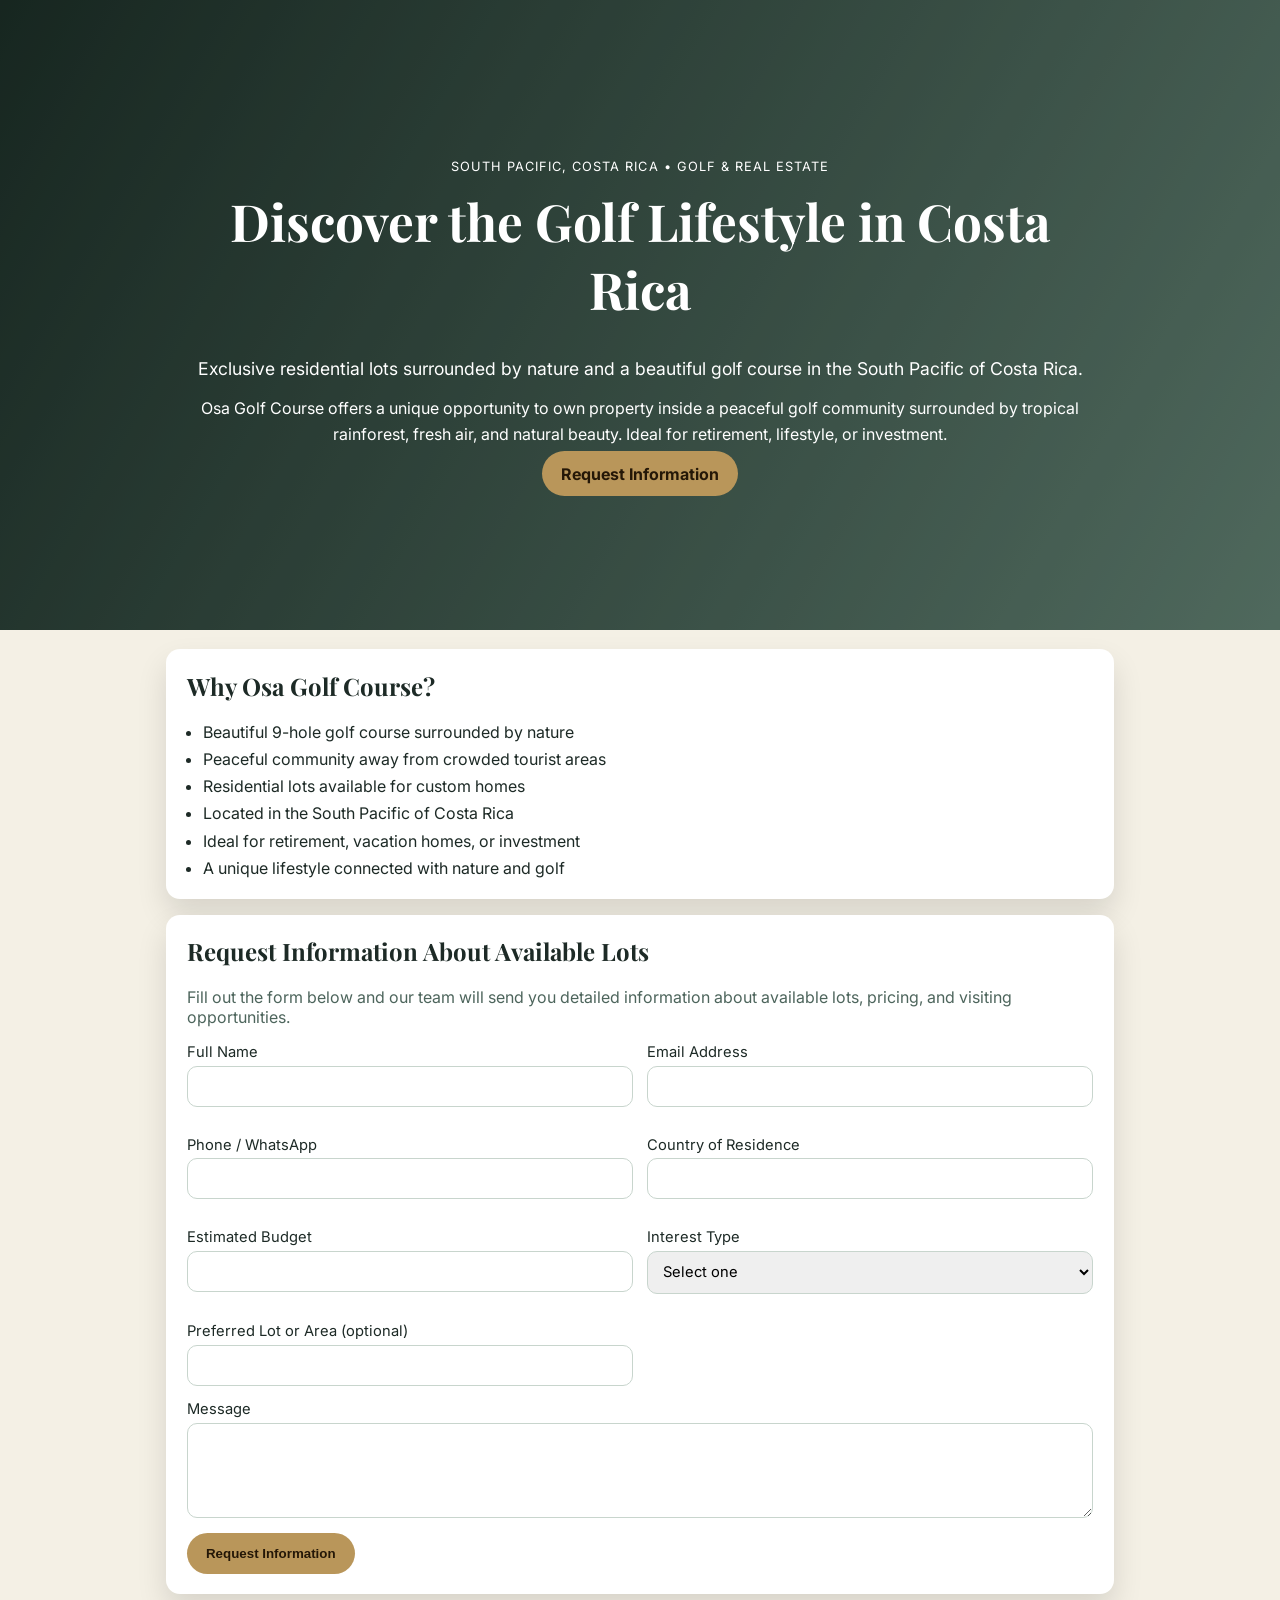
==== commit e4279df6: "Stabilize local MVP by removing broken deps and fixing full lead flow" ====
--- a/templates/index.html
+++ b/templates/index.html
@@ -10,11 +10,7 @@
   <link rel="stylesheet" href="/static/styles.css" />
 </head>
 <body>
-  <div id="root"></div>
-
-  <script crossorigin src="https://unpkg.com/react@18/umd/react.production.min.js"></script>
-  <script crossorigin src="https://unpkg.com/react-dom@18/umd/react-dom.production.min.js"></script>
-  <script src="https://unpkg.com/@babel/standalone/babel.min.js"></script>
-  <script type="text/babel" src="/static/landing-app.jsx"></script>
+  <div id="app"></div>
+  <script src="/static/landing-app.js"></script>
 </body>
 </html>
